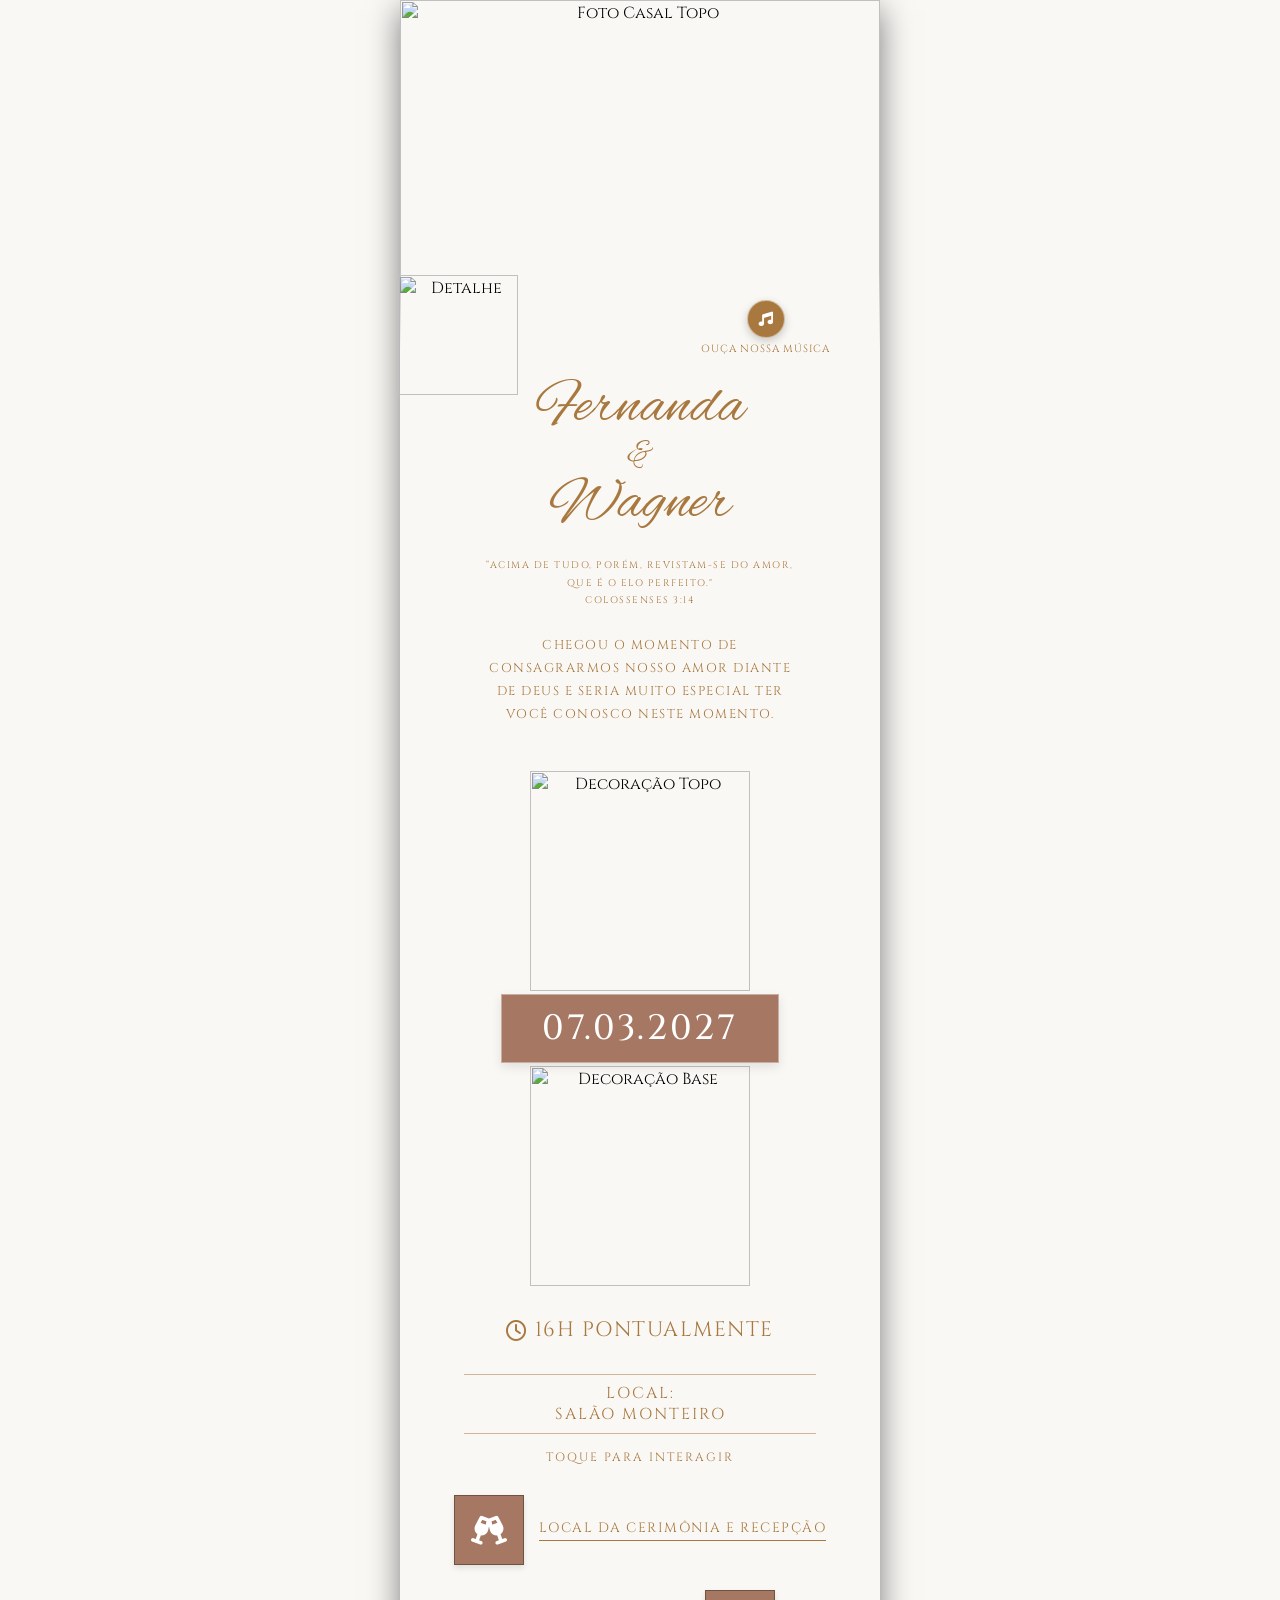
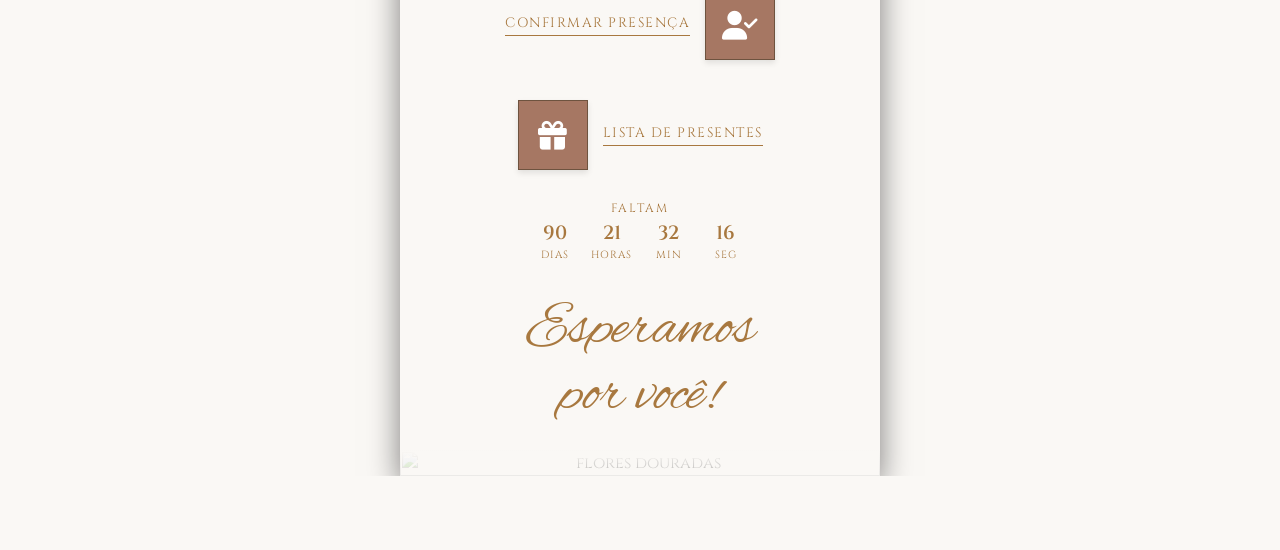
==== index.html @ 52c83c86 "Add files via upload" ====
<html lang="pt-BR">
<head>
  <meta charset="UTF-8">
  <meta name="viewport" content="width=device-width, initial-scale=1.0">
  <title>Fernanda e Wagner</title>
  
  <!-- Google Fonts -->
  <link rel="preconnect" href="https://fonts.googleapis.com">
  <link rel="preconnect" href="https://fonts.gstatic.com" crossorigin>
  <link href="https://fonts.googleapis.com/css2?family=Alex+Brush&family=Cinzel:wght@400;500;600&display=swap" rel="stylesheet">
  
    <!-- Ícones do App/Navegador -->
  <link href="imagens/icon.png" rel="shortcut icon"/>
  <link href="imagens/icon-192.png" rel="icon" sizes="192x192"/>
  <link href="imagens/icon-180.png" rel="apple-touch-icon" sizes="180x180"/>
  
  <!-- FontAwesome -->
  <link rel="stylesheet" href="https://cdnjs.cloudflare.com/ajax/libs/font-awesome/6.4.0/css/all.min.css">

  <!-- CSS Local -->
  <link rel="stylesheet" href="./style.css">
</head>
<body>
   <!-- Música de fundo -->
<audio id="bg-music" loop src="audio/musica.webm"></audio>
<div class="card-container">

  <!-- FOTO DO TOPO -->
  <div class="top-photo-wrapper">
    <img src="imagens/foto-casal1.jpg" alt="Foto Casal Topo">
  </div>

  <!-- CONTEÚDO PRINCIPAL -->
  <div class="main-content">
    
    <!-- CONTAINER DOS NOMES COM A DECORAÇÃO -->
    <div class="names-container">
      <img src="imagens/arabesco-esquerda.png" alt="Detalhe" class="left-decoration">
      <h1 class="couple-names">
        Fernanda
        <span>&</span>
        Wagner
      </h1>
      <!-- Bloco de Música com Texto -->
<div class="music-wrapper">
    <button id="music-btn" class="music-toggle-btn" aria-label="Tocar Música">
      <i class="fa-solid fa-music"></i>
    </button>
    <span class="music-label">Ouça nossa música</span>
  </div>
</div>
      
   <!-- Versículo Bíblico -->
<p class="versiculo-biblico">
  “Acima de tudo, porém, revistam-se do amor,<br>
  que é o elo perfeito."<br>
  Colossenses 3:14
</p>

<!-- Texto da Saudação -->
<p class="invitation-text">
  Chegou o momento de consagrarmos nosso amor diante de Deus e seria muito especial ter você conosco neste momento.
</p>

     <!-- SEÇÃO DA DATA COM DECORAÇÕES -->
    <div class="date-wrapper">
      <img src="imagens/arabesco-coracao-cima.png" alt="Decoração Topo" class="date-deco date-deco-top">

      <!-- DATA EM DESTAQUE -->
      <div class="date-badge">
        07.03.2027
      </div>

      <img src="imagens/arabesco-coracao-baixo.png" alt="Decoração Base" class="date-deco date-deco-bottom">
    </div>

    <!-- HORA -->
     <div class="time-text">
      <i class="far fa-clock"></i>
      <span>16H PONTUALMENTE</span>
    </div>
    
    <!-- LOCAL -->
    <div class="location-info">
      <div class="divider-line"></div>
      <p class="location-text">Local:<br>Salão monteiro</p>
      <div class="divider-line"></div>
    </div>

    <!-- INSTRUÇÃO -->
    <p class="touch-instruction">Toque para interagir</p>

    <!-- BOTÕES INTERATIVOS -->
    <div class="interactive-buttons">

      <!-- Botão 1: Local da Cerimônia (Igreja) -->
      <a href="https://digitalconvite.github.io/fernandaewagner/local-cerimonia.html" rel="noopener noreferrer" class="btn-row">
        <div class="icon-square">
          <i class="fas fa-glass-cheers"></i>
        </div>
        <span class="btn-label">Local da Cerimônia e recepção</span>
      </a>

      <!-- Botão 3: Confirmar Presença -->
      <a href="https://noivos.casar.com/nandaewagner#/rsvp" rel="noopener noreferrer" class="btn-row reverse">
        <div class="icon-square">
          <i class="fas fa-user-check"></i>
        </div>
        <span class="btn-label">Confirmar Presença</span>
      </div>

      <!-- Botão 4: Lista de presentes -->
      <a href="https://digitalconvite.github.io/fernandaewagner/lista-de-presentes.html" rel="noopener noreferrer" class="btn-row">
        <div class="icon-square">
          <i class="fa-solid fa-gift"></i>
        </div>
        <span class="btn-label">Lista de presentes</span>
      </a>

    </div>
    
    <!-- CONTAGEM REGRESSIVA -->
<div class="countdown-container">
  <div class="countdown-title">FALTAM</div>
  <div class="countdown-timer" id="countdown">
    <div class="time-box">
      <span id="days">00</span>
      <small>dias</small>
    </div>
    <div class="time-box">
      <span id="hours">00</span>
      <small>horas</small>
    </div>
    <div class="time-box">
      <span id="minutes">00</span>
      <small>min</small>
    </div>
    <div class="time-box">
      <span id="seconds">00</span>
      <small>seg</small>
    </div>
  </div>
</div>

    <div class="waiting-text">
        Esperamos<br>por você!
      </div>

    <!-- FOTO DA PARTE INFERIOR -->
    <div class="bottom-section">
      <div class="bottom-photo-wrapper">
        <img src="imagens/foto-final.png" alt="flores douradas">
      </div>
    </div>

  </div>

  <!-- MODAL RSVP -->
  <div id="rsvpModal" class="modal">
    <div class="modal-content">
      <h3>Confirmação de Presença</h3>
      <form id="rsvpForm">
        
        <div class="form-group">
          <label for="nome">Seu Nome Completo:</label>
          <input type="text" id="nome" placeholder="Digite seu nome completo" required>
        </div>
        
        <div class="form-group">
          <label for="presencaCelebracao">Celebração:</label>
          <select id="presencaCelebracao" required>
            <option value="Sim, estarei presente na Celebração">Sim, estarei presente na Celebração</option>
            <option value="Não poderei ir à Celebração">Não poderei ir à Celebração</option>
          </select>
        </div>

        <div class="form-group">
          <label for="presencaRecepcao">Recepção / Festa:</label>
          <select id="presencaRecepcao" required>
            <option value="Sim, estarei presente na Recepção">Sim, estarei presente na Recepção</option>
            <option value="Não poderei ir à Recepção">Não poderei ir à Recepção</option>
          </select>
        </div>

        <div class="form-group">
          <label for="acompanhantes">Quantidade de Acompanhantes:</label>
          <input type="number" id="acompanhantes" placeholder="0" min="0" value="0">
        </div>

        <button type="submit" class="modal-btn">Enviar via WhatsApp</button>
        <button type="button" class="modal-btn btn-cancel" id="closeRsvpBtn">Fechar</button>
      </form>
    </div>
  </div>

  <!-- JavaScript Local -->
  <script src="./script.js"></script>
</body>
</html>
---- style.css ----
:root {
  --bg-color: #FAF8F5;
  --primary-color: #A8783F;
  --text-gold: #A8783F;
  --text-dark: #6E533F;
  --second-color: #a67763;
  --font-cursive: 'Alex Brush', cursive;
  --font-serif: 'Cinzel', serif;
}

* {
  box-sizing: border-box;
  margin: 0;
  padding: 0;
}

html, body {
  width: 100%;
  min-height: 100vh;
  background-color: #faf8f5;
  font-family: var(--font-serif);
  overflow-x: hidden;
  display: flex;
  justify-content: center;
  align-items: flex-start;
}

/* Container do Convite */
.card-container {
  width: 100%;
  max-width: 480px;
  background-color: var(--bg-color);
  position: relative;
  display: flex;
  flex-direction: column;
  align-items: center;
  text-align: center;
  box-shadow: 0 10px 30px rgba(0,0,0,0.5);
  min-height: 100vh;
}

/* Foto do Topo */
.top-photo-wrapper {
  width: 100%;
  height: 350px;
  position: relative;
  overflow: hidden;
}

.top-photo-wrapper img {
  width: 100%;
  height: 100%;
  object-fit: cover;
}

.top-photo-wrapper::after {
  content: '';
  position: absolute;
  bottom: 0;
  left: 0;
  width: 100%;
  height: 80px;
  background: linear-gradient(to bottom, rgba(250,248,245,0) 0%, var(--bg-color) 100%);
}

/* Conteúdo Central */
.main-content {
  padding: 20px 20px 40px;
  width: 100%;
  display: flex;
  flex-direction: column;
  align-items: center;
}

.names-container {
  position: relative;
  display: flex;
  justify-content: center;
  align-items: center;
  width: 50%;
  margin: 5px 0 20px;
}

.left-decoration {
  position: absolute;
  left: -60%;
  top: -100px;
  width: 120px;
  height: auto;
  pointer-events: none;
}

.names-container .couple-names {
  margin: 0;
}

.couple-names {
  font-family: var(--font-cursive);
  font-size: 3.8rem;
  color: var(--primary-color);
  line-height: 1.1;
  margin: 10px 0 20px;
  font-weight: normal;
}

.couple-names span {
  display: block;
  font-size: 2.2rem;
  margin: -5px 0;
}

.versiculo-biblico {
  font-size: 0.6rem;
  color: var(--text-gold);
  letter-spacing: 1.5px;
  line-height: 1.8;
  max-width: 320px;
  text-transform: uppercase;
  margin-bottom: 25px;
}

.invitation-text {
  font-size: 0.8rem;
  color: var(--text-gold);
  letter-spacing: 1.5px;
  line-height: 1.8;
  max-width: 320px;
  text-transform: uppercase;
  margin-bottom: 25px;
}

.information-extra {
  font-size: 0.8rem;
  color: var(--text-gold);
  letter-spacing: 1.5px;
  line-height: 1.8;
  max-width: 320px;
  text-transform: uppercase;
  margin-bottom: 25px;
}

.location-info {
  width: 100%;
  margin-bottom: 15px;
}

.divider-line {
  width: 80%;
  height: 1px;
  background-color: var(--text-gold);
  opacity: 0.5;
  margin: 0 auto;
}

.location-text {
  font-size: 0.99rem;
  color: var(--text-gold);
  letter-spacing: 2px;
  padding: 8px 0;
  text-transform: uppercase;
}

/* Horário do Evento - Garante a cor dourada no texto e ícone */
.time-text {
  display: flex;
  align-items: center;
  justify-content: center;
  gap: 6px;
  font-size: 1.3rem;
  color: var(--text-gold);
  letter-spacing: 1.5px;
  margin-bottom: 30px;
}

.time-text i,
.time-text span {
  color: var(--text-gold);
}

.date-wrapper {
  display: flex;
  flex-direction: column;
  align-items: center;
  justify-content: center;
  width: 100%;
  margin: 20px 0 30px;
}

.date-wrapper .date-badge {
  margin: 1px 0;
}

.date-badge {
  background-color: var(--second-color);
  color: #FFFFFF;
  font-size: 2.2rem;
  font-weight: 500;
  padding: 10px 40px;
  letter-spacing: 3px;
  border: 1px solid rgba(255,255,255,0.4);
  box-shadow: 0 4px 10px rgba(0,0,0,0.1);
  position: relative;
}

.date-deco {
  width: 220px;
  height: auto;
  object-fit: contain;
  pointer-events: none;
}

.date-deco-top {
  margin-bottom: 2px;
}

.date-deco-bottom {
  margin-top: 2px;
}

.touch-instruction {
  font-size: 0.75rem;
  color: var(--text-gold);
  letter-spacing: 2px;
  text-transform: uppercase;
  margin-bottom: 30px;
}

.interactive-buttons {
  width: 100%;
  display: flex;
  flex-direction: column;
  gap: 25px;
  margin-bottom: 40px;
}

.btn-row {
  display: flex;
  align-items: center;
  justify-content: center;
  gap: 15px;
  text-decoration: none;
  cursor: pointer;
  transition: transform 0.2s ease;
}

.btn-row.reverse {
  flex-direction: row-reverse;
}

.btn-row:hover {
  transform: scale(1.03);
}

.icon-square {
  width: 70px;
  height: 70px;
  background-color: var(--second-color);
  border: 1px solid var(--text-dark);
  display: flex;
  align-items: center;
  justify-content: center;
  color: #FFFFFF;
  font-size: 1.8rem;
  box-shadow: 0 3px 6px rgba(0,0,0,0.1);
}

.btn-label {
  font-size: 0.85rem;
  color: var(--text-gold);
  letter-spacing: 1.5px;
  text-transform: uppercase;
  position: relative;
  padding-bottom: 4px;
}

.btn-label::after {
  content: '';
  position: absolute;
  bottom: 0;
  left: 0;
  width: 100%;
  height: 1px;
  background-color: var(--text-gold);
}

/* Foto Rodapé */
.bottom-section {
  width: 100%;
  position: relative;
}

.bottom-photo-wrapper {
  width: 100%;
  height: 100%;
  position: relative;
}

.bottom-photo-wrapper img {
  width: 100%;
  height: 100%;
  object-fit: cover;
}

.bottom-photo-wrapper::before {
  content: '';
  position: absolute;
  top: 0;
  left: 0;
  width: 100%;
  height: 100px;
  background: linear-gradient(to top, rgba(250,248,245,0) 0%, var(--bg-color) 100%);
}

.waiting-text {
  font-family: var(--font-cursive);
  font-size: 3.8rem;
  color: var(--primary-color);
  line-height: 1.1;
  margin: 10px 0 20px;
  font-weight: normal;
}

.waiting-text span {
  display: block;
  font-size: 2.2rem;
  margin: -5px 0;
}

/* Modal RSVP Corrigido */
.modal {
  display: none;
  position: fixed;
  top: 0;
  left: 0;
  width: 100%;
  height: 100vh;
  background: rgba(0, 0, 0, 0.7);
  z-index: 9999;
  justify-content: center;
  align-items: center;
  padding: 15px;
}

.modal-content {
  background: var(--bg-color);
  padding: 25px 20px;
  border-radius: 8px;
  width: 100%;
  max-width: 380px;
  max-height: 90vh;
  overflow-y: auto;
  text-align: center;
  box-shadow: 0 5px 20px rgba(0,0,0,0.4);
  border: 1px solid var(--primary-color);
  position: relative;
  z-index: 10000;
}

.modal-content h3 {
  color: var(--primary-color);
  font-family: var(--font-serif);
  margin-bottom: 15px;
  font-size: 1.3rem;
}

.modal-content .form-group {
  display: flex;
  flex-direction: column;
  text-align: left;
  margin-bottom: 12px;
  width: 100%;
}

.modal-content label {
  font-size: 0.8rem;
  color: var(--text-dark);
  margin-bottom: 4px;
  font-weight: bold;
  letter-spacing: 0.5px;
}

.modal-content input, 
.modal-content select {
  width: 100%;
  padding: 10px;
  border: 1px solid var(--text-gold);
  background: #FFFFFF;
  font-family: var(--font-serif);
  font-size: 0.9rem;
  border-radius: 4px;
  color: #333;
  outline: none;
  cursor: pointer;
}

.modal-content input[type="text"],
.modal-content input[type="number"] {
  cursor: text;
}

.modal-btn {
  background: var(--primary-color);
  color: #FFF;
  border: none;
  padding: 12px;
  margin-top: 10px;
  cursor: pointer;
  width: 100%;
  font-family: var(--font-serif);
  font-size: 0.9rem;
  border-radius: 4px;
  letter-spacing: 1px;
}

.modal-btn.btn-cancel {
  background: #888888;
  margin-top: 8px;
}

/* Adaptativo para Celulares */
@media screen and (max-width: 600px) {
  html, body {
    background-color: var(--bg-color);
  }

  .card-container {
    max-width: 100%;
    box-shadow: none;
  }

  .top-photo-wrapper,
  .bottom-photo-wrapper {
    height: 50vh;
  }
}

/* Container de Música acima/direita dos nomes */
.music-wrapper {
  position: absolute;
  right: -80px;
  top: -75px;
  display: flex;
  flex-direction: column;
  align-items: center;
  z-index: 10;
}

.music-toggle-btn {
  width: 38px;
  height: 38px;
  border-radius: 50%;
  background-color: var(--primary-color);
  color: #ffffff;
  border: 1px solid rgba(255, 255, 255, 0.5);
  box-shadow: 0 3px 8px rgba(0, 0, 0, 0.2);
  cursor: pointer;
  display: flex;
  align-items: center;
  justify-content: center;
  font-size: 0.9rem;
  transition: transform 0.2s ease, background-color 0.2s ease;
}

.music-toggle-btn:hover {
  transform: scale(1.1);
}

.music-toggle-btn.playing {
  animation: pulse 2s infinite;
}

/* Texto abaixo do botão */
.music-label {
  font-size: 0.65rem;
  color: var(--text-gold);
  letter-spacing: 0.8px;
  text-transform: uppercase;
  margin-top: 4px;
  white-space: nowrap;
  font-family: var(--font-serif);
}

@keyframes pulse {
  0% { box-shadow: 0 0 0 0 rgba(168, 120, 63, 0.7); }
  70% { box-shadow: 0 0 0 10px rgba(168, 120, 63, 0); }
  100% { box-shadow: 0 0 0 0 rgba(168, 120, 63, 0); }
}

/* Estilos da Contagem Regressiva */
.countdown-container {
  display: flex;
  flex-direction: column;
  align-items: center;
  margin: -10px 0 25px; /* Ajuste a margem se preferir mais distante ou próximo */
}

.countdown-title {
  font-size: 0.75rem;
  color: var(--text-gold, #A8783F);
  letter-spacing: 2px;
  margin-bottom: 8px;
  font-family: var(--font-serif, serif);
}

.countdown-timer {
  display: flex;
  gap: 12px;
}

.time-box {
  display: flex;
  flex-direction: column;
  align-items: center;
  min-width: 45px;
}

.time-box span {
  font-size: 1.2rem;
  font-weight: 600;
  color: var(--primary-color, #A8783F);
  font-family: var(--font-serif, serif);
  line-height: 1;
}

.time-box small {
  font-size: 0.65rem;
  color: var(--text-gold, #A8783F);
  text-transform: uppercase;
  letter-spacing: 1px;
  margin-top: 4px;
}
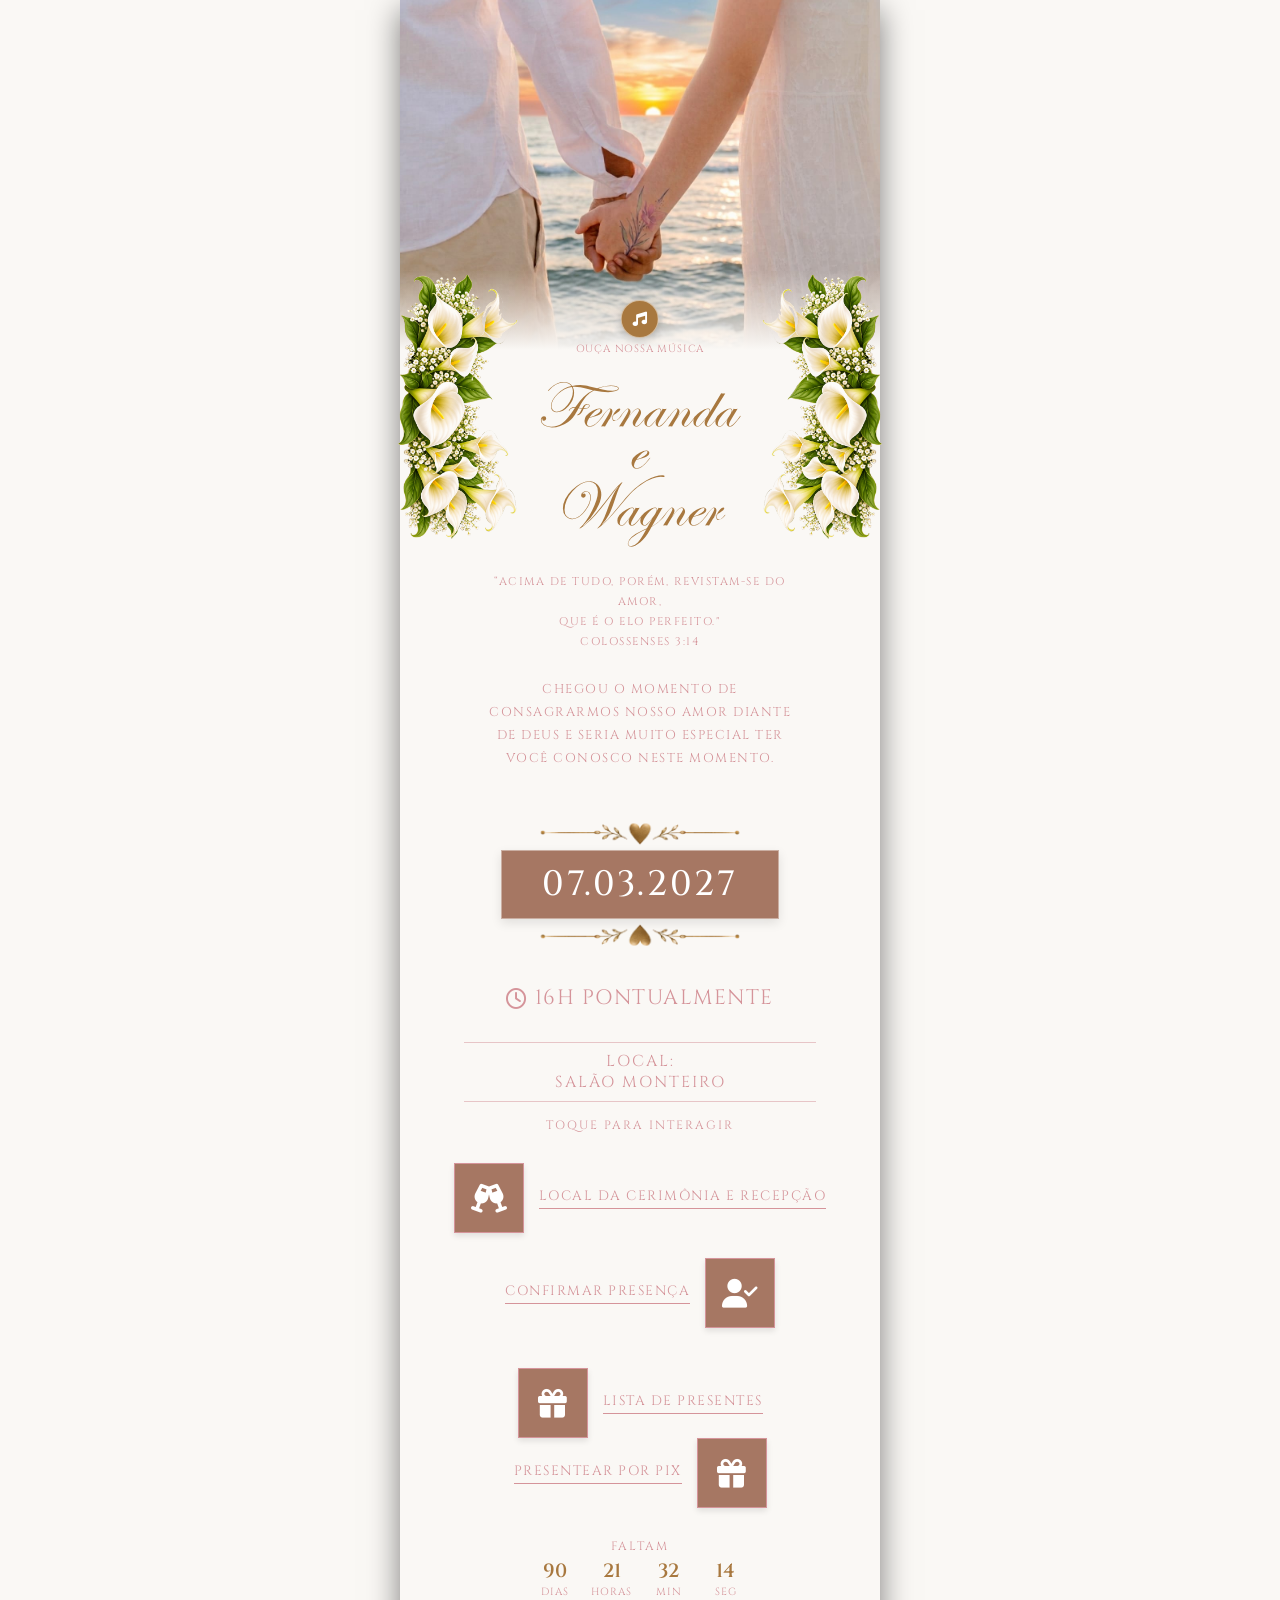
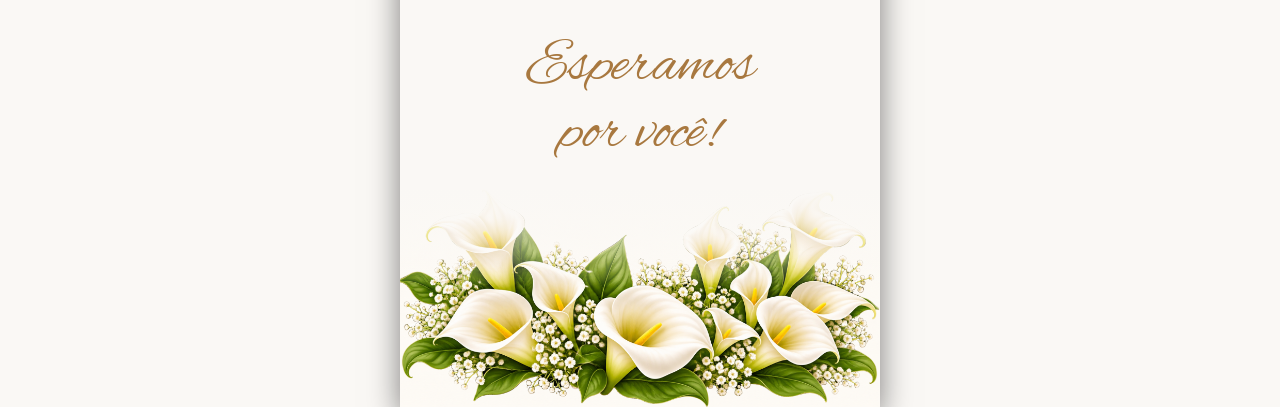
==== commit 55c43c32: "Add files via upload" ====
--- a/index.html
+++ b/index.html
@@ -36,10 +36,9 @@
     <!-- CONTAINER DOS NOMES COM A DECORAÇÃO -->
     <div class="names-container">
       <img src="imagens/arabesco-esquerda.png" alt="Detalhe" class="left-decoration">
+      <img src="imagens/arabesco-direita.png" alt="Detalhe" class="right-decoration">
       <h1 class="couple-names">
-        Fernanda
-        <span>&</span>
-        Wagner
+      <img src="imagens/nomes.png" alt="nomes" class="couple-names">
       </h1>
       <!-- Bloco de Música com Texto -->
 <div class="music-wrapper">
@@ -110,12 +109,22 @@
       </div>
 
       <!-- Botão 4: Lista de presentes -->
-      <a href="https://digitalconvite.github.io/fernandaewagner/lista-de-presentes.html" rel="noopener noreferrer" class="btn-row">
+      <a href="https://noivos.casar.com/nandaewagner#/presentes" rel="noopener noreferrer" class="btn-row">
         <div class="icon-square">
           <i class="fa-solid fa-gift"></i>
         </div>
         <span class="btn-label">Lista de presentes</span>
       </a>
+      
+       <!-- Botão 4: Lista de presentes -->
+      <a href="https://digitalconvite.github.io/fernandaewagner/lista-de-presentes.html" rel="noopener noreferrer" class="btn-row reverse">
+        <div class="icon-square">
+          <i class="fa-solid fa-gift"></i>
+        </div>
+        <span class="btn-label">Presentear por Pix</span>
+      </a>
+      
+      
 
     </div>
     
--- a/style.css
+++ b/style.css
@@ -1,8 +1,8 @@
 :root {
   --bg-color: #FAF8F5;
   --primary-color: #A8783F;
-  --text-gold: #A8783F;
-  --text-dark: #6E533F;
+  --text-gold: #d5949a;
+  --text-dark: #d5949a;
   --second-color: #a67763;
   --font-cursive: 'Alex Brush', cursive;
   --font-serif: 'Cinzel', serif;
@@ -90,6 +90,15 @@
   pointer-events: none;
 }
 
+.right-decoration {
+  position: absolute;
+  right: -60%;
+  top: -100px;
+  width: 120px;
+  height: auto;
+  pointer-events: none;
+}
+
 .names-container .couple-names {
   margin: 0;
 }
@@ -110,7 +119,7 @@
 }
 
 .versiculo-biblico {
-  font-size: 0.6rem;
+  font-size: 0.7rem;
   color: var(--text-gold);
   letter-spacing: 1.5px;
   line-height: 1.8;
@@ -434,11 +443,12 @@
   }
 }
 
-/* Container de Música acima/direita dos nomes */
+/* Container de Música centralizado em cima */
 .music-wrapper {
   position: absolute;
-  right: -80px;
+  left: 50%;
   top: -75px;
+  transform: translateX(-50%);
   display: flex;
   flex-direction: column;
   align-items: center;
